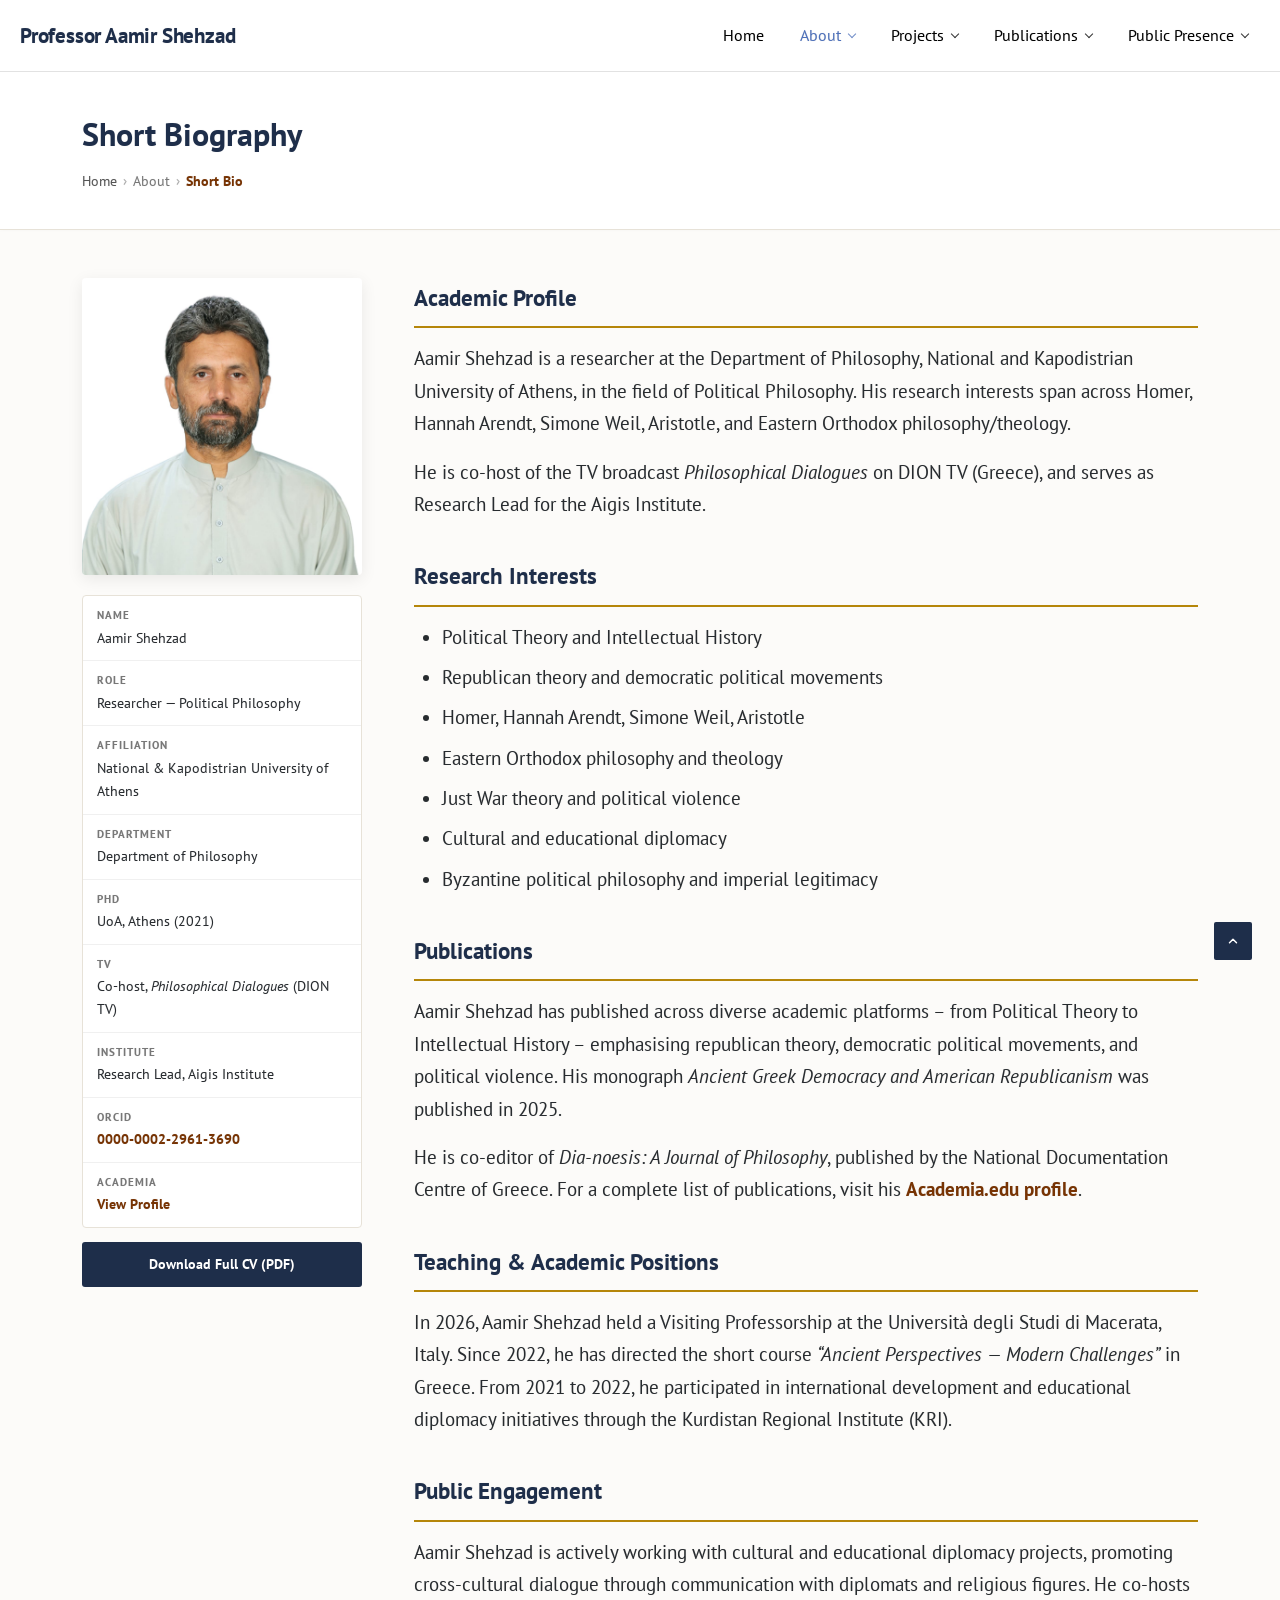
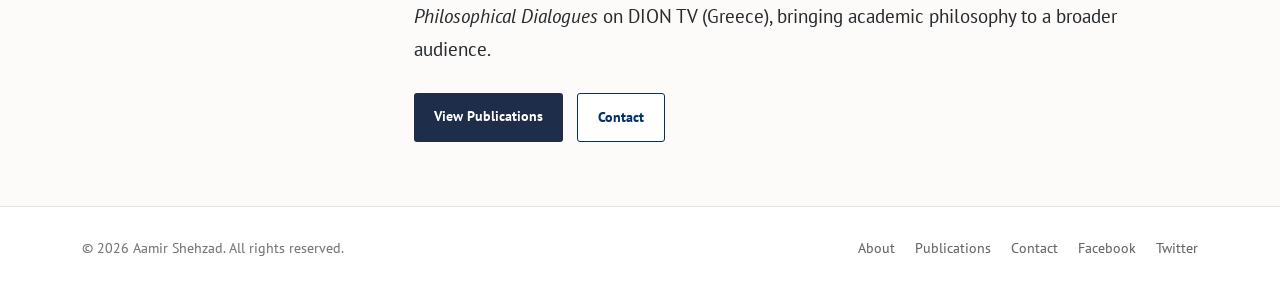
==== bio.html @ a5e6c842 "first commit" ====
<!DOCTYPE html>
<html lang="en-US">
<head>
<meta charset="UTF-8">
<meta name="viewport" content="width=device-width, initial-scale=1">
<title>Short Bio &mdash; Aamir Shehzad</title>
<link rel="preconnect" href="https://fonts.googleapis.com">
<link rel="preconnect" href="https://fonts.gstatic.com" crossorigin>
<link href="https://fonts.googleapis.com/css2?family=PT+Sans:ital,wght@0,400;0,700;1,400;1,700&display=swap" rel="stylesheet">
<link rel="stylesheet" href="style.css">
</head>
<body>

<div id="loader"><div class="spin"></div></div>

<header id="masthead">
  <div class="hdr-inner">
    <a href="index.html" class="site-brand-link" rel="home">
      <span class="prof-name">Professor Aamir Shehzad</span>
    </a>

    <button class="mob-toggle" id="mob-toggle" aria-label="Toggle navigation">
      <span></span><span></span><span></span>
    </button>

    <nav id="main-nav" role="navigation" aria-label="Primary menu">
      <ul class="nav-menu">
        <li><a href="index.html">Home</a></li>
        <li class="has-children current">
          <a href="bio.html">About <span class="nav-chevron"></span></a>
          <ul class="sub-menu">
            <li><a href="bio.html">Short Bio</a></li>
            <li><a href="https://theodosiadis.edu.gr/wp-content/uploads/2026/07/TheodosiadisCV-2.pdf" target="_blank" rel="noopener">Full CV</a></li>
            <li><a href="contact.html">Contact</a></li>
            <li class="has-child">
              <a href="#">Social Media <span class="sub-chevron"></span></a>
              <ul class="sub-menu">
                <li><a href="https://www.facebook.com/michae03/" target="_blank" rel="noopener">Facebook</a></li>
                <li><a href="https://orcid.org/0000-0002-2961-3690" target="_blank" rel="noopener">Orcid</a></li>
              </ul>
            </li>
          </ul>
        </li>
        <li class="has-children">
          <a href="projects.html">Projects <span class="nav-chevron"></span></a>
          <ul class="sub-menu">
            <li><a href="https://ejournals.epublishing.ekt.gr/index.php/dianoesis" target="_blank" rel="noopener">Dia-noesis: a Journal of Philosophy</a></li>
            <li class="has-child">
              <a href="projects.html">Research Plans <span class="sub-chevron"></span></a>
              <ul class="sub-menu">
                <li><a href="projects.html#just-war">Perspectives on Just War theory (WIP) &ndash; Edited Volume</a></li>
                <li><a href="projects.html#ethical-leadership">Ethical Leadership (WIP) &ndash; Edited Volume</a></li>
                <li><a href="projects.html#simone-weil">Brill&rsquo;s Companion to Simone Weil&rsquo;s Reception of Classical Antiquity (WIP) &ndash; Edited Companion</a></li>
              </ul>
            </li>
            <li><a href="projects.html#macerata">2026: Visiting Professor &ndash; Universit&agrave; degli Studi di Macerata</a></li>
            <li><a href="projects.html#summer-course">Short Course (Greece): &ldquo;Ancient Perspectives &minus; Modern Challenges&rdquo; (2022 &ndash; ongoing)</a></li>
            <li><a href="projects.html#diplomacy">International Development / Educational Diplomacy and Bridges 2021 &ndash; 2022 (KRI)</a></li>
            <li><a href="projects.html#phd">PhD Thesis (2021)</a></li>
          </ul>
        </li>
        <li class="has-children">
          <a href="publications.html">Publications <span class="nav-chevron"></span></a>
          <ul class="sub-menu">
            <li><a href="publications.html#monograph">Monograph: Ancient Greek Democracy and American Republicanism (2025)</a></li>
            <li><a href="publications.html#articles">Selected Publications (articles)</a></li>
            <li><a href="https://en-uoa-gr.academia.edu/DrMichailTheodosiadis" target="_blank" rel="noopener">Full List of Publications</a></li>
          </ul>
        </li>
        <li class="has-children">
          <a href="public-presence.html">Public Presence <span class="nav-chevron"></span></a>
          <ul class="sub-menu">
            <li><a href="public-presence.html#talks">Selected Talks</a></li>
            <li><a href="public-presence.html#media">Media Presence</a></li>
          </ul>
        </li>
      </ul>
    </nav>
  </div>
</header>

<main id="content">
  <div class="page-hero">
    <div class="container">
      <h1>Short Biography</h1>
      <ol class="breadcrumb">
        <li><a href="index.html">Home</a></li>
        <li class="sep">&rsaquo;</li>
        <li>About</li>
        <li class="sep">&rsaquo;</li>
        <li class="active">Short Bio</li>
      </ol>
    </div>
  </div>

  <div class="page-content">
    <div class="container">
      <div class="bio-layout">
        <aside class="bio-sidebar">
          <img src="images/profile-photo.png" alt="Aamir Shehzad">
          <div class="bio-meta">
            <div class="bio-meta-row"><div class="bio-meta-label">Name</div><div class="bio-meta-value">Aamir Shehzad</div></div>
            <div class="bio-meta-row"><div class="bio-meta-label">Role</div><div class="bio-meta-value">Researcher &mdash; Political Philosophy</div></div>
            <div class="bio-meta-row"><div class="bio-meta-label">Affiliation</div><div class="bio-meta-value">National &amp; Kapodistrian University of Athens</div></div>
            <div class="bio-meta-row"><div class="bio-meta-label">Department</div><div class="bio-meta-value">Department of Philosophy</div></div>
            <div class="bio-meta-row"><div class="bio-meta-label">PhD</div><div class="bio-meta-value">UoA, Athens (2021)</div></div>
            <div class="bio-meta-row"><div class="bio-meta-label">TV</div><div class="bio-meta-value">Co-host, <em>Philosophical Dialogues</em> (DION TV)</div></div>
            <div class="bio-meta-row"><div class="bio-meta-label">Institute</div><div class="bio-meta-value">Research Lead, Aigis Institute</div></div>
            <div class="bio-meta-row"><div class="bio-meta-label">ORCID</div><div class="bio-meta-value"><a href="https://orcid.org/0000-0002-2961-3690" target="_blank" rel="noopener">0000-0002-2961-3690</a></div></div>
            <div class="bio-meta-row"><div class="bio-meta-label">Academia</div><div class="bio-meta-value"><a href="https://en-uoa-gr.academia.edu/DrMichailTheodosiadis" target="_blank" rel="noopener">View Profile</a></div></div>
          </div>
          <a href="https://theodosiadis.edu.gr/wp-content/uploads/2026/07/TheodosiadisCV-2.pdf" target="_blank" rel="noopener" class="bio-dl-btn">Download Full CV (PDF)</a>
        </aside>

        <div class="entry-content">
          <h2>Academic Profile</h2>
          <p>Aamir Shehzad is a researcher at the Department of Philosophy, National and Kapodistrian University of Athens, in the field of Political Philosophy. His research interests span across Homer, Hannah Arendt, Simone Weil, Aristotle, and Eastern Orthodox philosophy/theology.</p>
          <p>He is co-host of the TV broadcast <em>Philosophical Dialogues</em> on DION TV (Greece), and serves as Research Lead for the Aigis Institute.</p>

          <h2>Research Interests</h2>
          <ul>
            <li>Political Theory and Intellectual History</li>
            <li>Republican theory and democratic political movements</li>
            <li>Homer, Hannah Arendt, Simone Weil, Aristotle</li>
            <li>Eastern Orthodox philosophy and theology</li>
            <li>Just War theory and political violence</li>
            <li>Cultural and educational diplomacy</li>
            <li>Byzantine political philosophy and imperial legitimacy</li>
          </ul>

          <h2>Publications</h2>
          <p>Aamir Shehzad has published across diverse academic platforms &ndash; from Political Theory to Intellectual History &ndash; emphasising republican theory, democratic political movements, and political violence. His monograph <em>Ancient Greek Democracy and American Republicanism</em> was published in 2025.</p>
          <p>He is co-editor of <em>Dia-noesis: A Journal of Philosophy</em>, published by the National Documentation Centre of Greece. For a complete list of publications, visit his <a href="https://en-uoa-gr.academia.edu/DrMichailTheodosiadis" target="_blank" rel="noopener">Academia.edu profile</a>.</p>

          <h2>Teaching &amp; Academic Positions</h2>
          <p>In 2026, Aamir Shehzad held a Visiting Professorship at the Universit&agrave; degli Studi di Macerata, Italy. Since 2022, he has directed the short course <em>&ldquo;Ancient Perspectives &mdash; Modern Challenges&rdquo;</em> in Greece. From 2021 to 2022, he participated in international development and educational diplomacy initiatives through the Kurdistan Regional Institute (KRI).</p>

          <h2>Public Engagement</h2>
          <p>Aamir Shehzad is actively working with cultural and educational diplomacy projects, promoting cross-cultural dialogue through communication with diplomats and religious figures. He co-hosts <em>Philosophical Dialogues</em> on DION TV (Greece), bringing academic philosophy to a broader audience.</p>

          <div style="margin-top:28px;display:flex;gap:14px;flex-wrap:wrap;">
            <a href="publications.html" class="bio-dl-btn" style="display:inline-block;margin-top:0;">View Publications</a>
            <a href="contact.html" class="bio-dl-btn" style="display:inline-block;margin-top:0;background:#ffffff;color:#01326a !important;border:1px solid #01326a;">Contact</a>
          </div>
        </div>
      </div>
    </div>
  </div>
</main>

<footer id="colophon">
  <div class="container">
    <div class="footer-inner">
      <div class="footer-copy">&copy; 2026 Aamir Shehzad. All rights reserved.</div>
      <div class="footer-links">
        <a href="bio.html">About</a>
        <a href="publications.html">Publications</a>
        <a href="contact.html">Contact</a>
        <a href="https://www.facebook.com/michae03/" target="_blank" rel="noopener">Facebook</a>
        <a href="https://twitter.com/DrTheodosiadis" target="_blank" rel="noopener">Twitter</a>
      </div>
    </div>
  </div>
</footer>

<div class="backtotop" id="backtotop"><a href="#" class="btt-btn"><svg viewBox="0 0 24 24"><polyline points="18 15 12 9 6 15" stroke-linecap="round" stroke-linejoin="round"/></svg></a></div>

<script>
window.addEventListener('load',function(){var l=document.getElementById('loader');if(l){l.style.opacity='0';setTimeout(function(){l.style.display='none';},350);}});
var btt=document.getElementById('backtotop');
window.addEventListener('scroll',function(){if(btt){btt.classList.toggle('visible',window.scrollY>280);}});
if(btt){btt.querySelector('a').addEventListener('click',function(e){e.preventDefault();window.scrollTo({top:0,behavior:'smooth'});});}
var toggle=document.getElementById('mob-toggle'),nav=document.getElementById('main-nav');
if(toggle&&nav){toggle.addEventListener('click',function(){var open=nav.classList.toggle('open');toggle.classList.toggle('open',open);});}
document.querySelectorAll('#main-nav .has-children > a, #main-nav .has-child > a').forEach(function(link){link.addEventListener('click',function(e){if(window.innerWidth<=991){var sub=this.nextElementSibling;if(sub&&sub.classList.contains('sub-menu')){e.preventDefault();sub.classList.toggle('open');}}});});
document.addEventListener('click',function(e){if(nav&&toggle&&!nav.contains(e.target)&&!toggle.contains(e.target)){nav.classList.remove('open');toggle.classList.remove('open');}});
</script>
</body>
</html>
---- style.css ----
/* ============================================================
   Dr. Michail Theodosiadis / Aamir Shehzad — Academic Site
   Exact PT Sans Typography with Classic & Prestigious Styling
   ============================================================ */

/* ── Google Fonts: PT Sans & Playfair Display ── */
@import url('https://fonts.googleapis.com/css2?family=Playfair+Display:ital,wght@0,600;0,700;1,600&family=PT+Sans:ital,wght@0,400;0,700;1,400;1,700&display=swap');

/* ──────────────────────────────────────────────────────────
   VARIABLES
─────────────────────────────────────────────────────────── */
:root {
  --primary-font: 'PT Sans', -apple-system, BlinkMacSystemFont, "Segoe UI", Roboto, sans-serif;
  --text-color:   #272B2F;
  --link-color:   #773303;
  --link-hover:   #0c44c2;
  --gold-accent:  #b5860a;
  --gold-light:   #f9f4ea;
  --navy-dark:    #1e2e4a;
  --navy-light:   #01326a;
  --nav-color:    #000000;
  --nav-hover:    #4e71bb;
  --border-color: #e5e5e5;
  --bg-color:     #fcfbf9;
  --card-bg:      #ffffff;
  --container-w:  1180px;
  --trans:        all 0.25s ease-in-out;
}

/* ──────────────────────────────────────────────────────────
   RESET & BASE
─────────────────────────────────────────────────────────── */
*, *::before, *::after {
  box-sizing: border-box;
  margin: 0;
  padding: 0;
}

html {
  font-size: 16px;
  scroll-behavior: smooth;
  -webkit-text-size-adjust: 100%;
}

body {
  font-family: var(--primary-font);
  font-size: 19px;
  line-height: 1.68;
  color: var(--text-color);
  background-color: var(--bg-color);
  text-shadow: 0 0 1px rgba(0, 0, 0, 0.15);
  overflow-x: hidden;
  -webkit-font-smoothing: antialiased;
  -moz-osx-font-smoothing: grayscale;
}

img {
  max-width: 100%;
  height: auto;
  display: block;
}

ul {
  list-style: none;
  padding: 0;
  margin: 0;
}

a {
  color: var(--link-color);
  text-decoration: none;
  font-weight: 700;
  transition: var(--trans);
}

a:hover {
  color: var(--link-hover);
}

p {
  margin: 0 0 1.15em;
}

strong, b {
  font-weight: 700;
}

em, i {
  font-style: italic;
}

.container {
  max-width: var(--container-w);
  margin: 0 auto;
  padding: 0 32px;
}

/* ──────────────────────────────────────────────────────────
   PRELOADER
─────────────────────────────────────────────────────────── */
#loader {
  position: fixed;
  inset: 0;
  background: #ffffff;
  z-index: 99999;
  display: flex;
  align-items: center;
  justify-content: center;
  transition: opacity 0.35s ease;
}

#loader .spin {
  width: 36px;
  height: 36px;
  border: 3px solid #e0e0e0;
  border-top-color: var(--link-color);
  border-radius: 50%;
  animation: loader-spin 0.75s linear infinite;
}

@keyframes loader-spin {
  to { transform: rotate(360deg); }
}

/* ──────────────────────────────────────────────────────────
   HEADER & NAVIGATION
─────────────────────────────────────────────────────────── */
#masthead {
  background: #ffffff;
  position: sticky;
  top: 0;
  z-index: 1000;
  border-bottom: 1px solid #e2e2e2;
}

#masthead .hdr-inner {
  width: 100%;
  max-width: 100%;
  margin: 0;
  padding: 14px 20px;
  display: flex;
  align-items: center;
  justify-content: space-between;
  gap: 20px;
}

/* ── Professor Name Only (Matches Screenshot) ── */
.site-brand-link {
  display: inline-flex;
  align-items: center;
  text-decoration: none !important;
}

.prof-name {
  font-family: var(--primary-font);
  font-size: 21px;
  font-weight: 700;
  color: #1e2e4a;
  letter-spacing: -0.2px;
  transition: color 0.15s ease;
}

.site-brand-link:hover .prof-name {
  color: #4e71bb;
}

/* ── Main Navigation (Matches Screenshot Exactly) ── */
#main-nav {
  display: flex;
  align-items: center;
}

#main-nav ul.nav-menu {
  display: flex;
  align-items: center;
  gap: 12px;
  list-style: none;
}

#main-nav ul.nav-menu > li {
  position: relative;
}

#main-nav ul.nav-menu > li > a {
  display: flex;
  align-items: center;
  gap: 6px;
  padding: 8px 12px;
  font-family: var(--primary-font);
  font-size: 16px;
  font-weight: 400 !important;
  color: #000000 !important;
  text-decoration: none !important;
  transition: color 0.15s ease;
  white-space: nowrap;
}

#main-nav ul.nav-menu > li > a:hover,
#main-nav ul.nav-menu > li.current > a {
  color: #4e71bb !important;
}

/* Down arrow icon (exact subtle chevron from screenshot) */
.nav-chevron {
  display: inline-block;
  width: 6px;
  height: 6px;
  border-right: 1.5px solid currentColor;
  border-bottom: 1.5px solid currentColor;
  transform: rotate(45deg);
  margin-top: -3px;
  margin-left: 2px;
  transition: transform 0.2s ease;
  opacity: 0.8;
}

#main-nav ul.nav-menu > li:hover .nav-chevron {
  transform: rotate(225deg);
  margin-top: 1px;
}

/* Dropdown Sub-menu */
#main-nav ul.sub-menu {
  position: absolute;
  top: 100%;
  left: 0;
  background: #ffffff;
  min-width: 260px;
  border: 1px solid #e2e8f0;
  border-top: 2px solid var(--gold-accent);
  box-shadow: 0 10px 28px rgba(0, 0, 0, 0.09);
  border-radius: 0 0 3px 3px;
  opacity: 0;
  pointer-events: none;
  transform: translateY(6px);
  transition: opacity 0.2s ease, transform 0.2s ease;
  z-index: 1050;
  list-style: none;
  padding: 6px 0;
}

#main-nav ul.nav-menu > li:hover > ul.sub-menu,
#main-nav ul.nav-menu > li:focus-within > ul.sub-menu {
  opacity: 1;
  pointer-events: all;
  transform: translateY(0);
}

#main-nav ul.sub-menu li {
  position: relative;
}

#main-nav ul.sub-menu li a {
  display: flex;
  align-items: center;
  justify-content: space-between;
  padding: 10px 20px;
  font-family: var(--primary-font);
  font-size: 14px;
  font-weight: 400 !important;
  color: #333333 !important;
  border-bottom: 1px solid #f6f6f6;
  text-decoration: none !important;
  transition: var(--trans);
  white-space: normal;
  line-height: 1.4;
}

#main-nav ul.sub-menu li:last-child a {
  border-bottom: none;
}

#main-nav ul.sub-menu li a:hover {
  color: var(--link-hover) !important;
  background-color: #f8fafc;
  padding-left: 24px;
}

.sub-chevron {
  display: inline-block;
  width: 6px;
  height: 6px;
  border-right: 1.5px solid #888888;
  border-top: 1.5px solid #888888;
  transform: rotate(45deg);
  margin-left: 8px;
}

#main-nav ul.sub-menu ul.sub-menu {
  top: 0;
  left: 100%;
  margin-left: 1px;
}

/* Mobile Toggle */
.mob-toggle {
  display: none;
  background: none;
  border: none;
  cursor: pointer;
  padding: 6px;
  flex-direction: column;
  gap: 5px;
}

.mob-toggle span {
  display: block;
  width: 24px;
  height: 2px;
  background: #111111;
  border-radius: 2px;
  transition: var(--trans);
}

.mob-toggle.open span:nth-child(1) { transform: translateY(7px) rotate(45deg); }
.mob-toggle.open span:nth-child(2) { opacity: 0; }
.mob-toggle.open span:nth-child(3) { transform: translateY(-7px) rotate(-45deg); }

/* ──────────────────────────────────────────────────────────
   CLASSIC & DIGNIFIED HERO SECTION (Redesigned)
─────────────────────────────────────────────────────────── */
.home-hero-section {
  padding: 44px 0 32px;
}

/* Main Academic Frame Card */
.academic-hero-card {
  background: #ffffff;
  border: 1px solid #e7e2d8;
  border-radius: 4px;
  box-shadow: 0 8px 32px rgba(20, 25, 40, 0.04), 0 1px 3px rgba(0, 0, 0, 0.02);
  position: relative;
  overflow: hidden;
  padding: 44px 48px;
}

/* Top Decorative Header Accent Bar */
.academic-hero-card::before {
  content: '';
  position: absolute;
  top: 0;
  left: 0;
  right: 0;
  height: 4px;
  background: linear-gradient(90deg, #773303 0%, #b5860a 45%, #1e2e4a 100%);
}

.hero-columns {
  display: grid;
  grid-template-columns: 1fr 270px;
  gap: 48px;
  align-items: center;
}

/* Scholar Eyebrow / Category */
.scholar-eyebrow {
  display: inline-flex;
  align-items: center;
  gap: 12px;
  margin-bottom: 12px;
}

.scholar-eyebrow .eyebrow-dot {
  width: 7px;
  height: 7px;
  border-radius: 50%;
  background: var(--gold-accent);
}

.scholar-eyebrow .eyebrow-text {
  font-family: var(--primary-font);
  font-size: 13px;
  font-weight: 700;
  letter-spacing: 2px;
  text-transform: uppercase;
  color: var(--gold-accent);
}

.scholar-headline {
  font-family: var(--primary-font);
  font-size: 32px;
  font-weight: 700;
  color: var(--navy-dark);
  line-height: 1.25;
  margin: 0 0 6px;
  letter-spacing: -0.3px;
}

.scholar-affiliation-lead {
  font-family: var(--primary-font);
  font-size: 16px;
  font-weight: 400;
  color: #666666;
  margin-bottom: 24px;
  display: flex;
  align-items: center;
  gap: 8px;
}

.scholar-affiliation-lead span.institution-name {
  color: var(--navy-dark);
  font-weight: 700;
}

/* Content Typography */
.scholar-bio-text {
  font-family: var(--primary-font);
  font-size: 18.5px;
  line-height: 1.72;
  color: #272B2F;
}

.scholar-bio-text p {
  margin-bottom: 18px;
  text-align: justify;
}

/* Classic Dropcap */
.dropcap {
  float: left;
  font-size: 52px;
  line-height: 44px;
  padding-top: 4px;
  padding-right: 10px;
  padding-bottom: 0;
  font-family: var(--primary-font);
  font-weight: 700;
  color: var(--navy-dark);
}

.scholar-bio-text a {
  color: var(--link-color) !important;
  font-weight: 700 !important;
  text-decoration: none !important;
  border-bottom: 1px dotted rgba(119, 51, 3, 0.4);
  transition: all 0.2s ease;
}

.scholar-bio-text a:hover {
  color: var(--link-hover) !important;
  border-bottom-color: var(--link-hover);
}

.scholar-bio-text strong {
  font-weight: 700;
  color: #1e2e4a;
}

/* Research Areas / Focus Chips */
.research-tags-wrap {
  margin-top: 22px;
  padding-top: 18px;
  border-top: 1px solid #f0eee9;
  display: flex;
  align-items: center;
  flex-wrap: wrap;
  gap: 8px;
}

.tags-label {
  font-size: 13px;
  font-weight: 700;
  letter-spacing: 1px;
  text-transform: uppercase;
  color: #777777;
  margin-right: 4px;
}

.academic-chip {
  display: inline-block;
  font-family: var(--primary-font);
  font-size: 13.5px;
  font-weight: 600;
  color: var(--navy-dark);
  background: #f4f6fa;
  border: 1px solid #e1e7f0;
  padding: 4px 12px;
  border-radius: 20px;
  transition: all 0.2s ease;
}

.academic-chip:hover {
  background: var(--navy-dark);
  color: #ffffff;
  border-color: var(--navy-dark);
}

/* Action Buttons */
.hero-action-buttons {
  display: flex;
  align-items: center;
  gap: 14px;
  margin-top: 24px;
  flex-wrap: wrap;
}

.btn-classic-primary {
  display: inline-flex;
  align-items: center;
  gap: 8px;
  background: var(--navy-dark);
  color: #ffffff !important;
  font-family: var(--primary-font);
  font-size: 15px;
  font-weight: 700;
  padding: 10px 24px;
  border-radius: 3px;
  text-decoration: none !important;
  box-shadow: 0 2px 6px rgba(30, 46, 74, 0.2);
  transition: all 0.2s ease;
}

.btn-classic-primary:hover {
  background: #0c44c2;
  box-shadow: 0 4px 12px rgba(12, 68, 194, 0.25);
  transform: translateY(-1px);
}

.btn-classic-secondary {
  display: inline-flex;
  align-items: center;
  gap: 6px;
  background: #ffffff;
  color: var(--link-color) !important;
  font-family: var(--primary-font);
  font-size: 15px;
  font-weight: 700;
  padding: 9px 20px;
  border: 1.5px solid var(--link-color);
  border-radius: 3px;
  text-decoration: none !important;
  transition: all 0.2s ease;
}

.btn-classic-secondary:hover {
  background: var(--link-color);
  color: #ffffff !important;
}

/* ──────────────────────────────────────────────────────────
   RIGHT COLUMN: PORTRAIT & CREDENTIAL CARD
─────────────────────────────────────────────────────────── */
.portrait-column {
  display: flex;
  flex-direction: column;
  align-items: center;
  justify-content: center;
  align-self: center;
  margin: auto 0;
}

/* Framed Classical Portrait */
.classic-portrait-frame {
  position: relative;
  width: 235px;
  height: 235px;
  border-radius: 50%;
  padding: 6px;
  background: #ffffff;
  box-shadow: 0 0 0 1px #dcd7cb, 0 0 0 4px #ffffff, 0 0 0 6px var(--gold-accent), 0 14px 32px rgba(0, 0, 0, 0.12);
  display: flex;
  align-items: center;
  justify-content: center;
}

.classic-portrait-img {
  width: 100%;
  height: 100%;
  border-radius: 50%;
  object-fit: cover;
  object-position: center top;
  display: block;
}

/* Credential Badge Card */
.scholar-info-badge {
  width: 100%;
  background: #faf9f6;
  border: 1px solid #e8e4d8;
  border-radius: 4px;
  padding: 16px 14px;
  text-align: center;
}

.badge-name {
  font-family: var(--primary-font);
  font-size: 17px;
  font-weight: 700;
  color: var(--navy-dark);
  margin-bottom: 3px;
}

.badge-title {
  font-size: 13px;
  color: #666666;
  line-height: 1.4;
  margin-bottom: 12px;
}

.badge-divider {
  height: 1px;
  background: #e4dfd4;
  margin: 10px 0;
}

/* Mini Links */
.badge-links {
  display: flex;
  justify-content: center;
  gap: 10px;
  flex-wrap: wrap;
}

.badge-link-pill {
  display: inline-flex;
  align-items: center;
  gap: 5px;
  font-size: 12px;
  font-weight: 700;
  color: var(--navy-dark) !important;
  background: #ffffff;
  border: 1px solid #dcd7cb;
  padding: 4px 10px;
  border-radius: 3px;
  text-decoration: none !important;
  transition: all 0.2s ease;
}

.badge-link-pill:hover {
  background: var(--navy-dark);
  color: #ffffff !important;
  border-color: var(--navy-dark);
}

.badge-link-pill svg {
  width: 13px;
  height: 13px;
  fill: currentColor;
}

/* ──────────────────────────────────────────────────────────
   CLASSIC AFFILIATIONS SECTION (Showcase strip)
─────────────────────────────────────────────────────────── */
.affiliations-section {
  padding: 24px 0 48px;
}

.affiliations-showcase-card {
  background: #ffffff;
  border: 1px solid #e7e2d8;
  border-radius: 4px;
  padding: 28px 36px 32px;
  box-shadow: 0 4px 16px rgba(0, 0, 0, 0.02);
}

/* Classical Section Header Line with Title */
.classic-divider-title {
  display: flex;
  align-items: center;
  justify-content: center;
  gap: 18px;
  margin-bottom: 28px;
}

.classic-divider-title .div-line {
  flex: 1;
  height: 1px;
  background: linear-gradient(90deg, transparent, #dcd7cb, transparent);
}

.classic-divider-title .div-text {
  font-family: var(--primary-font);
  font-size: 13px;
  font-weight: 700;
  letter-spacing: 2.5px;
  text-transform: uppercase;
  color: #777777;
  white-space: nowrap;
}

/* Affiliation Logos Grid */
.affiliations-grid {
  display: grid;
  grid-template-columns: repeat(3, 1fr);
  gap: 28px;
  align-items: center;
}

.affiliation-box {
  display: flex;
  flex-direction: column;
  align-items: center;
  justify-content: center;
  padding: 16px 20px;
  background: #faf9f6;
  border: 1px solid #ede8de;
  border-radius: 4px;
  text-decoration: none !important;
  min-height: 100px;
  transition: all 0.25s ease;
}

.affiliation-box:hover {
  background: #ffffff;
  border-color: var(--gold-accent);
  box-shadow: 0 6px 18px rgba(0, 0, 0, 0.06);
  transform: translateY(-2px);
}

.affiliation-box img {
  max-height: 58px;
  width: auto;
  object-fit: contain;
  filter: contrast(105%);
  transition: transform 0.2s ease;
}

.affiliation-box:hover img {
  transform: scale(1.03);
}

/* ──────────────────────────────────────────────────────────
   INNER PAGE HERO & LAYOUTS
─────────────────────────────────────────────────────────── */
.page-hero {
  background: #ffffff;
  border-bottom: 1px solid #e7e2d8;
  padding: 36px 0;
  box-shadow: 0 1px 3px rgba(0, 0, 0, 0.02);
}

.page-hero h1 {
  font-family: var(--primary-font);
  font-size: 32px;
  font-weight: 700;
  color: var(--navy-dark);
  margin: 0 0 8px;
}

.breadcrumb {
  display: flex;
  align-items: center;
  gap: 6px;
  font-family: var(--primary-font);
  font-size: 14px;
  color: #777777;
  list-style: none;
}

.breadcrumb a {
  color: #555555;
  font-weight: 400;
}

.breadcrumb a:hover {
  color: var(--link-hover);
}

.breadcrumb .sep {
  color: #aaaaaa;
}

.breadcrumb .active {
  color: var(--link-color);
  font-weight: 700;
}

.page-content {
  padding: 48px 0 64px;
}

.entry-content {
  font-family: var(--primary-font);
  font-size: 18.5px;
  line-height: 1.75;
  color: #272B2F;
}

.entry-content h2 {
  font-family: var(--primary-font);
  font-size: 23px;
  font-weight: 700;
  color: var(--navy-dark);
  margin: 36px 0 14px;
  padding-bottom: 8px;
  border-bottom: 2px solid var(--gold-accent);
}

.entry-content h2:first-child {
  margin-top: 0;
}

.entry-content p {
  margin-bottom: 16px;
}

.entry-content ul {
  list-style: disc;
  padding-left: 1.5em;
  margin-bottom: 20px;
}

.entry-content ul li {
  margin-bottom: 8px;
}

.entry-content a {
  color: var(--link-color);
  font-weight: 700;
  text-decoration: none;
}

.entry-content a:hover {
  color: var(--link-hover);
}

.section-eyebrow {
  display: inline-block;
  font-family: var(--primary-font);
  font-size: 12px;
  font-weight: 700;
  letter-spacing: 2px;
  text-transform: uppercase;
  color: var(--link-color);
  margin-bottom: 8px;
}

/* ──────────────────────────────────────────────────────────
   BIO PAGE LAYOUT
─────────────────────────────────────────────────────────── */
.bio-layout {
  display: grid;
  grid-template-columns: 280px 1fr;
  gap: 52px;
  align-items: start;
}

.bio-sidebar img {
  width: 100%;
  border-radius: 4px;
  box-shadow: 0 4px 16px rgba(0, 0, 0, 0.08);
}

.bio-meta {
  margin-top: 20px;
  border: 1px solid #e7e2d8;
  border-radius: 4px;
  overflow: hidden;
  background: #ffffff;
}

.bio-meta-row {
  padding: 10px 14px;
  border-bottom: 1px solid #f0f0f0;
  font-family: var(--primary-font);
  font-size: 14px;
}

.bio-meta-row:last-child {
  border-bottom: none;
}

.bio-meta-label {
  font-size: 11px;
  font-weight: 700;
  letter-spacing: 1px;
  text-transform: uppercase;
  color: #777777;
  margin-bottom: 2px;
}

.bio-meta-value {
  color: #272B2F;
}

.bio-meta-value a {
  color: var(--link-color);
  font-weight: 700;
}

.bio-dl-btn {
  display: block;
  margin-top: 14px;
  background: var(--navy-dark);
  color: #ffffff !important;
  text-align: center;
  padding: 11px 20px;
  font-family: var(--primary-font);
  font-size: 14px;
  font-weight: 700;
  border-radius: 3px;
  text-decoration: none !important;
  transition: var(--trans);
}

.bio-dl-btn:hover {
  background: #0c44c2;
  color: #ffffff !important;
}

/* ──────────────────────────────────────────────────────────
   PUBLICATIONS LIST
─────────────────────────────────────────────────────────── */
.pub-section-title {
  font-family: var(--primary-font);
  font-size: 22px;
  font-weight: 700;
  color: var(--navy-dark);
  margin: 36px 0 16px;
  padding-bottom: 6px;
  border-bottom: 2px solid var(--gold-accent);
}

.pub-section-title:first-child {
  margin-top: 0;
}

.pub-list {
  list-style: none;
  margin: 0 0 32px;
  padding: 0;
}

.pub-item {
  padding: 18px 0;
  border-bottom: 1px solid #eeeeee;
  display: flex;
  gap: 18px;
  align-items: flex-start;
}

.pub-year-tag {
  font-family: var(--primary-font);
  font-size: 12px;
  font-weight: 700;
  background: var(--navy-dark);
  color: #ffffff;
  padding: 3px 9px;
  border-radius: 2px;
  white-space: nowrap;
  flex-shrink: 0;
  margin-top: 3px;
}

.pub-info h4 {
  font-family: var(--primary-font);
  font-size: 16.5px;
  font-weight: 700;
  color: #111111;
  margin: 0 0 4px;
}

.pub-info .pub-venue {
  font-size: 14px;
  color: #555555;
  font-style: italic;
}

.pub-tags {
  display: flex;
  gap: 6px;
  flex-wrap: wrap;
  margin-top: 6px;
}

.pub-tag {
  font-family: var(--primary-font);
  font-size: 11px;
  font-weight: 600;
  background: #f1f5f9;
  color: #475569;
  padding: 2px 8px;
  border-radius: 2px;
}

/* ──────────────────────────────────────────────────────────
   PROJECTS
─────────────────────────────────────────────────────────── */
.project-card {
  border: 1px solid #e7e2d8;
  border-radius: 4px;
  border-top: 3px solid var(--navy-dark);
  padding: 24px 26px;
  margin-bottom: 20px;
  background: #ffffff;
}

.project-card h3 {
  font-family: var(--primary-font);
  font-size: 17px;
  font-weight: 700;
  color: #111111;
  margin: 0 0 8px;
}

.project-card .project-label {
  font-family: var(--primary-font);
  font-size: 11px;
  font-weight: 700;
  letter-spacing: 1.5px;
  text-transform: uppercase;
  color: var(--link-color);
  margin-bottom: 6px;
  display: block;
}

.project-card p {
  font-size: 15px;
  color: #444444;
  line-height: 1.65;
  margin: 0;
}

.wip-badge {
  display: inline-flex;
  align-items: center;
  gap: 5px;
  font-family: var(--primary-font);
  font-size: 11px;
  font-weight: 700;
  text-transform: uppercase;
  color: #773303;
  background: rgba(119, 51, 3, 0.08);
  padding: 3px 8px;
  border-radius: 2px;
  margin-bottom: 8px;
}

/* ──────────────────────────────────────────────────────────
   TALKS / PUBLIC PRESENCE
─────────────────────────────────────────────────────────── */
.talk-item {
  display: flex;
  gap: 18px;
  padding: 18px 0;
  border-bottom: 1px solid #eeeeee;
}

.talk-year-pill {
  flex-shrink: 0;
  background: var(--navy-dark);
  color: #ffffff;
  font-family: var(--primary-font);
  font-size: 13px;
  font-weight: 700;
  padding: 4px 12px;
  border-radius: 2px;
  height: fit-content;
  margin-top: 3px;
}

.talk-body h4 {
  font-family: var(--primary-font);
  font-size: 16px;
  font-weight: 700;
  color: #111111;
  margin: 0 0 4px;
}

.talk-body .venue {
  font-size: 14px;
  color: #555555;
  font-style: italic;
}

/* ──────────────────────────────────────────────────────────
   CONTACT
─────────────────────────────────────────────────────────── */
.contact-grid {
  display: grid;
  grid-template-columns: 1fr 340px;
  gap: 52px;
  align-items: start;
}

.contact-form label {
  display: block;
  font-family: var(--primary-font);
  font-size: 13px;
  font-weight: 700;
  color: #333333;
  margin-bottom: 5px;
}

.contact-form input,
.contact-form textarea,
.contact-form select {
  width: 100%;
  border: 1px solid #d5d5d5;
  border-radius: 3px;
  padding: 10px 14px;
  font-family: var(--primary-font);
  font-size: 15px;
  color: #272B2F;
  background: #ffffff;
  outline: none;
  transition: border-color 0.15s ease;
  margin-bottom: 16px;
}

.contact-form input:focus,
.contact-form textarea:focus,
.contact-form select:focus {
  border-color: var(--navy-dark);
}

.contact-form textarea {
  height: 140px;
  resize: vertical;
}

.submit-btn {
  background: var(--navy-dark);
  color: #ffffff;
  border: none;
  padding: 12px 30px;
  font-family: var(--primary-font);
  font-size: 15px;
  font-weight: 700;
  border-radius: 3px;
  cursor: pointer;
  transition: var(--trans);
}

.submit-btn:hover {
  background: #0c44c2;
}

.contact-card {
  background: #ffffff;
  border: 1px solid #e7e2d8;
  border-radius: 4px;
  padding: 26px;
}

.contact-card h3 {
  font-family: var(--primary-font);
  font-size: 18px;
  font-weight: 700;
  color: var(--navy-dark);
  margin: 0 0 18px;
  padding-bottom: 8px;
  border-bottom: 2px solid var(--gold-accent);
}

.c-row {
  display: flex;
  gap: 12px;
  align-items: flex-start;
  margin-bottom: 14px;
  font-family: var(--primary-font);
  font-size: 14px;
  color: #444444;
}

.c-icon {
  color: var(--navy-dark);
  flex-shrink: 0;
  margin-top: 2px;
}

.c-icon svg {
  width: 16px;
  height: 16px;
  stroke: currentColor;
  fill: none;
  stroke-width: 2;
}

.c-text a {
  color: var(--link-color);
  font-weight: 700;
}

.social-links-grid {
  display: flex;
  gap: 8px;
  flex-wrap: wrap;
  margin-top: 18px;
}

.soc-link {
  display: inline-flex;
  align-items: center;
  gap: 6px;
  font-family: var(--primary-font);
  font-size: 13px;
  color: #444444;
  border: 1px solid #e0e0e0;
  border-radius: 3px;
  padding: 6px 12px;
  transition: var(--trans);
  text-decoration: none !important;
  font-weight: 400 !important;
}

.soc-link svg {
  width: 14px;
  height: 14px;
  fill: currentColor;
}

.soc-link:hover {
  border-color: var(--navy-dark);
  color: var(--navy-dark);
  background: #f4f7fb;
}

/* ──────────────────────────────────────────────────────────
   FOOTER
─────────────────────────────────────────────────────────── */
#colophon {
  border-top: 1px solid #e7e2d8;
  background: #ffffff;
  padding: 30px 0;
}

.footer-inner {
  display: flex;
  align-items: center;
  justify-content: space-between;
  flex-wrap: wrap;
  gap: 14px;
}

.footer-copy {
  font-family: var(--primary-font);
  font-size: 14px;
  color: #777777;
}

.footer-links {
  display: flex;
  gap: 20px;
}

.footer-links a {
  font-family: var(--primary-font);
  font-size: 14px;
  font-weight: 400;
  color: #666666;
  text-decoration: none;
  transition: var(--trans);
}

.footer-links a:hover {
  color: var(--link-hover);
}

/* ──────────────────────────────────────────────────────────
   BACK TO TOP
─────────────────────────────────────────────────────────── */
.backtotop {
  position: fixed;
  bottom: -60px;
  right: 28px;
  z-index: 500;
  transition: bottom 0.3s ease;
}

.backtotop.visible {
  bottom: 28px;
}

.btt-btn {
  display: flex;
  align-items: center;
  justify-content: center;
  width: 38px;
  height: 38px;
  background: var(--navy-dark);
  border-radius: 2px;
  color: #ffffff;
  cursor: pointer;
  text-decoration: none;
  transition: background 0.15s ease;
}

.btt-btn:hover {
  background: #0c44c2;
}

.btt-btn svg {
  width: 14px;
  height: 14px;
  stroke: #ffffff;
  fill: none;
  stroke-width: 2.5;
}

.divider {
  border: 0;
  border-top: 1px solid #eaeaea;
  margin: 36px 0;
}

/* ──────────────────────────────────────────────────────────
   RESPONSIVE DESIGN
─────────────────────────────────────────────────────────── */
@media (max-width: 991px) {
  .mob-toggle {
    display: flex;
  }

  #main-nav {
    display: none;
    position: absolute;
    top: 100%;
    left: 0;
    right: 0;
    background: #ffffff;
    border-bottom: 1px solid #e0e0e0;
    box-shadow: 0 8px 24px rgba(0, 0, 0, 0.08);
    z-index: 1000;
    padding: 8px 0;
  }

  #main-nav.open {
    display: block;
  }

  #main-nav ul.nav-menu {
    flex-direction: column;
    align-items: stretch;
    gap: 0;
  }

  #main-nav ul.nav-menu > li > a {
    padding: 12px 24px;
    border-bottom: 1px solid #f2f2f2;
  }

  #main-nav ul.sub-menu {
    position: static;
    opacity: 1;
    pointer-events: all;
    transform: none;
    display: none;
    box-shadow: none;
    border: none;
    background: #f8fafc;
    border-left: 3px solid var(--navy-dark);
    border-radius: 0;
  }

  #main-nav ul.sub-menu.open {
    display: block;
  }

  #main-nav ul.sub-menu li a {
    padding: 10px 32px;
  }

  .hero-columns {
    grid-template-columns: 1fr;
    gap: 36px;
  }

  .portrait-column {
    order: -1;
  }

  .academic-hero-card {
    padding: 32px 24px;
  }

  .affiliations-grid {
    grid-template-columns: 1fr;
    gap: 16px;
  }

  .bio-layout,
  .contact-grid {
    grid-template-columns: 1fr;
  }
}

@media (max-width: 640px) {
  body {
    font-size: 17px;
  }

  .container {
    padding: 0 16px;
  }

  #masthead .hdr-inner {
    padding: 10px 16px;
  }

  .site-logo-img {
    height: 44px;
  }

  .home-hero-section {
    padding: 24px 0 16px;
  }

  .scholar-headline {
    font-size: 26px;
  }

  .scholar-bio-text {
    font-size: 17px;
  }

  .academic-hero-card {
    padding: 24px 16px;
  }

  .classic-portrait-frame {
    width: 170px;
    height: 170px;
  }

  .affiliations-showcase-card {
    padding: 20px 16px;
  }
}
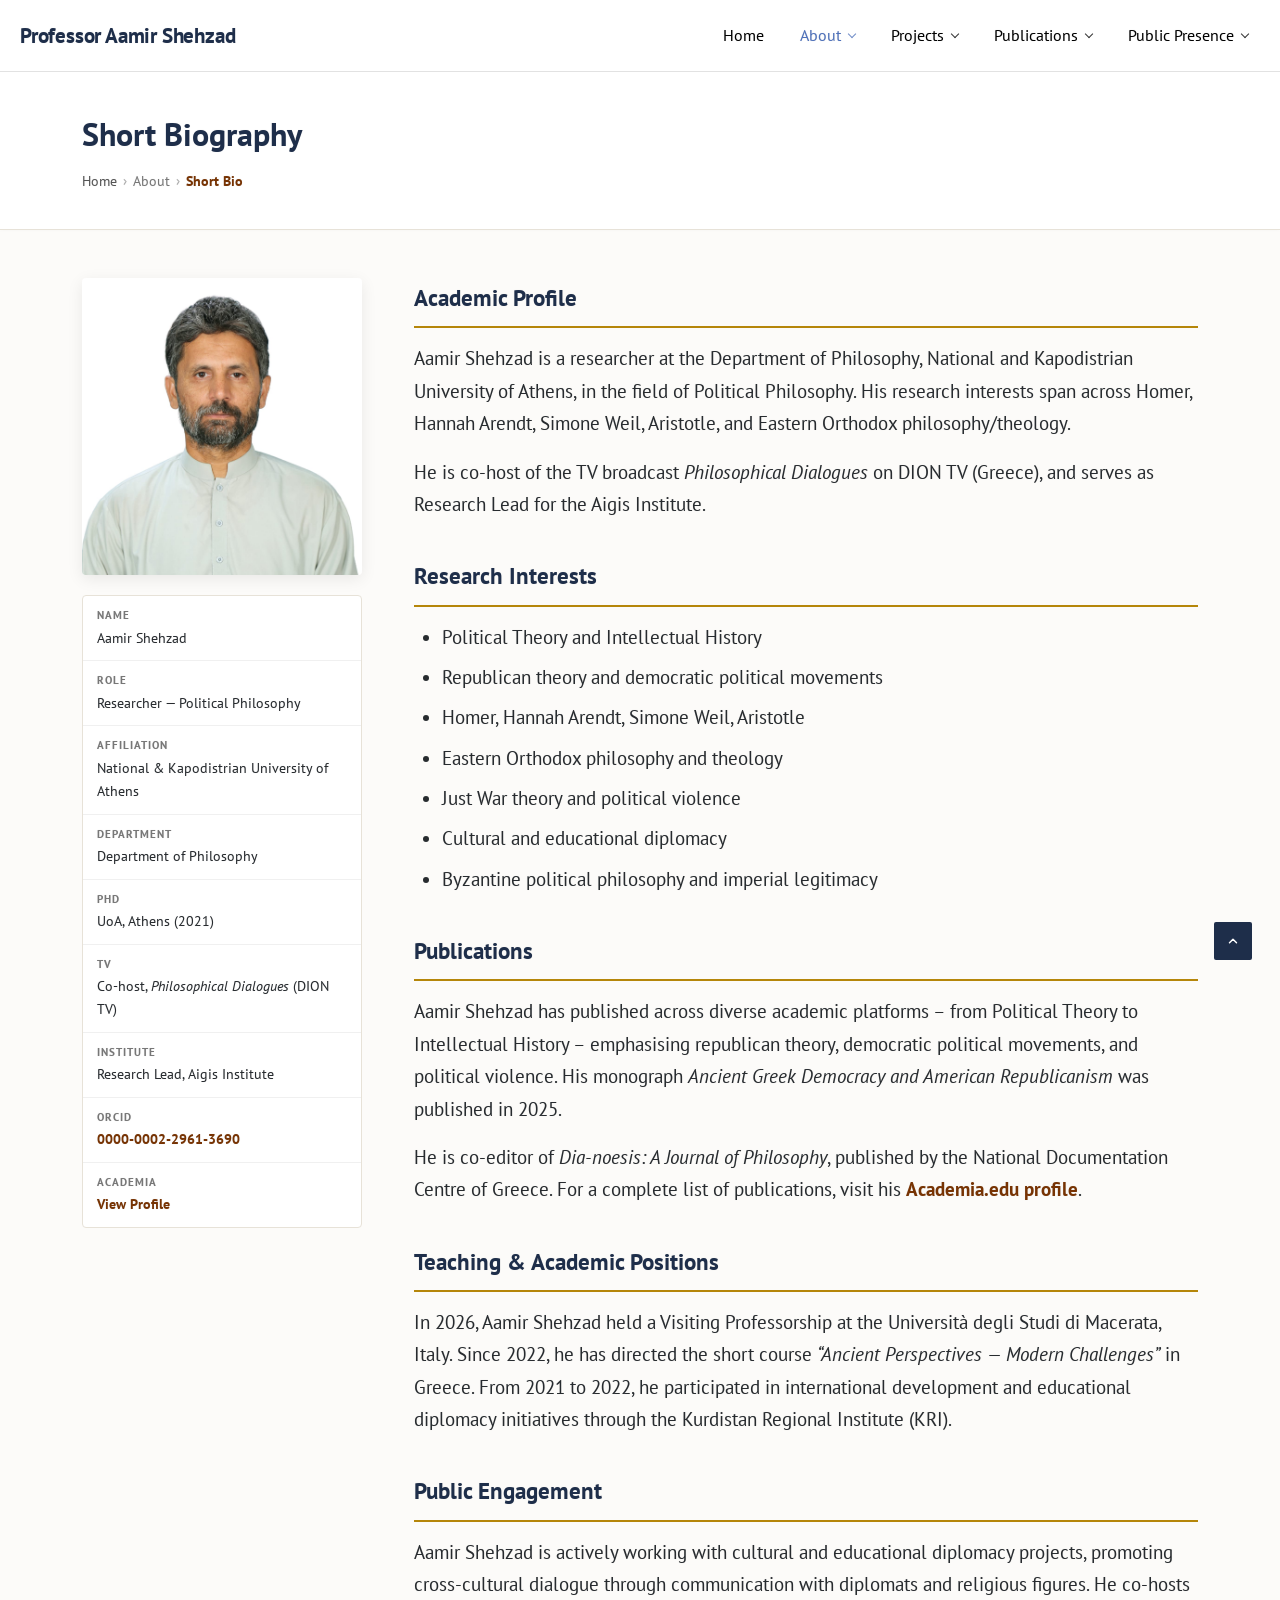
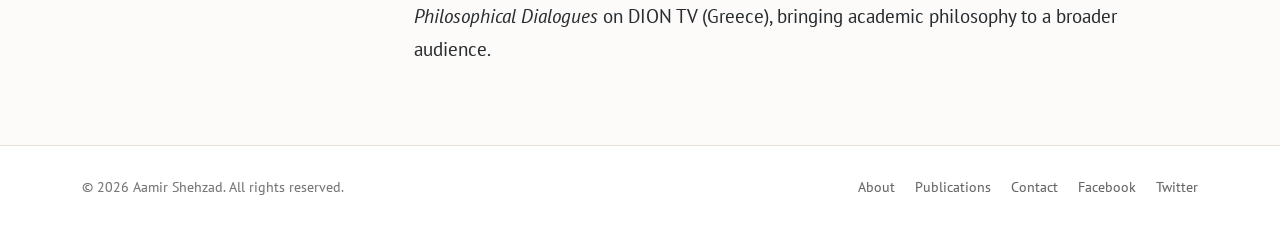
==== commit 703bd9d0: "update" ====
--- a/bio.html
+++ b/bio.html
@@ -1,179 +1,234 @@
 <!DOCTYPE html>
 <html lang="en-US">
+
 <head>
-<meta charset="UTF-8">
-<meta name="viewport" content="width=device-width, initial-scale=1">
-<title>Short Bio &mdash; Aamir Shehzad</title>
-<link rel="preconnect" href="https://fonts.googleapis.com">
-<link rel="preconnect" href="https://fonts.gstatic.com" crossorigin>
-<link href="https://fonts.googleapis.com/css2?family=PT+Sans:ital,wght@0,400;0,700;1,400;1,700&display=swap" rel="stylesheet">
-<link rel="stylesheet" href="style.css">
+  <meta charset="UTF-8">
+  <meta name="viewport" content="width=device-width, initial-scale=1">
+  <title>Short Bio &mdash; Aamir Shehzad</title>
+  <link rel="preconnect" href="https://fonts.googleapis.com">
+  <link rel="preconnect" href="https://fonts.gstatic.com" crossorigin>
+  <link href="https://fonts.googleapis.com/css2?family=PT+Sans:ital,wght@0,400;0,700;1,400;1,700&display=swap"
+    rel="stylesheet">
+  <link rel="stylesheet" href="style.css">
 </head>
+
 <body>
 
-<div id="loader"><div class="spin"></div></div>
-
-<header id="masthead">
-  <div class="hdr-inner">
-    <a href="index.html" class="site-brand-link" rel="home">
-      <span class="prof-name">Professor Aamir Shehzad</span>
-    </a>
-
-    <button class="mob-toggle" id="mob-toggle" aria-label="Toggle navigation">
-      <span></span><span></span><span></span>
-    </button>
-
-    <nav id="main-nav" role="navigation" aria-label="Primary menu">
-      <ul class="nav-menu">
-        <li><a href="index.html">Home</a></li>
-        <li class="has-children current">
-          <a href="bio.html">About <span class="nav-chevron"></span></a>
-          <ul class="sub-menu">
-            <li><a href="bio.html">Short Bio</a></li>
-            <li><a href="https://theodosiadis.edu.gr/wp-content/uploads/2026/07/TheodosiadisCV-2.pdf" target="_blank" rel="noopener">Full CV</a></li>
-            <li><a href="contact.html">Contact</a></li>
-            <li class="has-child">
-              <a href="#">Social Media <span class="sub-chevron"></span></a>
-              <ul class="sub-menu">
-                <li><a href="https://www.facebook.com/michae03/" target="_blank" rel="noopener">Facebook</a></li>
-                <li><a href="https://orcid.org/0000-0002-2961-3690" target="_blank" rel="noopener">Orcid</a></li>
-              </ul>
-            </li>
-          </ul>
-        </li>
-        <li class="has-children">
-          <a href="projects.html">Projects <span class="nav-chevron"></span></a>
-          <ul class="sub-menu">
-            <li><a href="https://ejournals.epublishing.ekt.gr/index.php/dianoesis" target="_blank" rel="noopener">Dia-noesis: a Journal of Philosophy</a></li>
-            <li class="has-child">
-              <a href="projects.html">Research Plans <span class="sub-chevron"></span></a>
-              <ul class="sub-menu">
-                <li><a href="projects.html#just-war">Perspectives on Just War theory (WIP) &ndash; Edited Volume</a></li>
-                <li><a href="projects.html#ethical-leadership">Ethical Leadership (WIP) &ndash; Edited Volume</a></li>
-                <li><a href="projects.html#simone-weil">Brill&rsquo;s Companion to Simone Weil&rsquo;s Reception of Classical Antiquity (WIP) &ndash; Edited Companion</a></li>
-              </ul>
-            </li>
-            <li><a href="projects.html#macerata">2026: Visiting Professor &ndash; Universit&agrave; degli Studi di Macerata</a></li>
-            <li><a href="projects.html#summer-course">Short Course (Greece): &ldquo;Ancient Perspectives &minus; Modern Challenges&rdquo; (2022 &ndash; ongoing)</a></li>
-            <li><a href="projects.html#diplomacy">International Development / Educational Diplomacy and Bridges 2021 &ndash; 2022 (KRI)</a></li>
-            <li><a href="projects.html#phd">PhD Thesis (2021)</a></li>
-          </ul>
-        </li>
-        <li class="has-children">
-          <a href="publications.html">Publications <span class="nav-chevron"></span></a>
-          <ul class="sub-menu">
-            <li><a href="publications.html#monograph">Monograph: Ancient Greek Democracy and American Republicanism (2025)</a></li>
-            <li><a href="publications.html#articles">Selected Publications (articles)</a></li>
-            <li><a href="https://en-uoa-gr.academia.edu/DrMichailTheodosiadis" target="_blank" rel="noopener">Full List of Publications</a></li>
-          </ul>
-        </li>
-        <li class="has-children">
-          <a href="public-presence.html">Public Presence <span class="nav-chevron"></span></a>
-          <ul class="sub-menu">
-            <li><a href="public-presence.html#talks">Selected Talks</a></li>
-            <li><a href="public-presence.html#media">Media Presence</a></li>
-          </ul>
-        </li>
-      </ul>
-    </nav>
+  <div id="loader">
+    <div class="spin"></div>
   </div>
-</header>
-
-<main id="content">
-  <div class="page-hero">
-    <div class="container">
-      <h1>Short Biography</h1>
-      <ol class="breadcrumb">
-        <li><a href="index.html">Home</a></li>
-        <li class="sep">&rsaquo;</li>
-        <li>About</li>
-        <li class="sep">&rsaquo;</li>
-        <li class="active">Short Bio</li>
-      </ol>
-    </div>
-  </div>
-
-  <div class="page-content">
-    <div class="container">
-      <div class="bio-layout">
-        <aside class="bio-sidebar">
-          <img src="images/profile-photo.png" alt="Aamir Shehzad">
-          <div class="bio-meta">
-            <div class="bio-meta-row"><div class="bio-meta-label">Name</div><div class="bio-meta-value">Aamir Shehzad</div></div>
-            <div class="bio-meta-row"><div class="bio-meta-label">Role</div><div class="bio-meta-value">Researcher &mdash; Political Philosophy</div></div>
-            <div class="bio-meta-row"><div class="bio-meta-label">Affiliation</div><div class="bio-meta-value">National &amp; Kapodistrian University of Athens</div></div>
-            <div class="bio-meta-row"><div class="bio-meta-label">Department</div><div class="bio-meta-value">Department of Philosophy</div></div>
-            <div class="bio-meta-row"><div class="bio-meta-label">PhD</div><div class="bio-meta-value">UoA, Athens (2021)</div></div>
-            <div class="bio-meta-row"><div class="bio-meta-label">TV</div><div class="bio-meta-value">Co-host, <em>Philosophical Dialogues</em> (DION TV)</div></div>
-            <div class="bio-meta-row"><div class="bio-meta-label">Institute</div><div class="bio-meta-value">Research Lead, Aigis Institute</div></div>
-            <div class="bio-meta-row"><div class="bio-meta-label">ORCID</div><div class="bio-meta-value"><a href="https://orcid.org/0000-0002-2961-3690" target="_blank" rel="noopener">0000-0002-2961-3690</a></div></div>
-            <div class="bio-meta-row"><div class="bio-meta-label">Academia</div><div class="bio-meta-value"><a href="https://en-uoa-gr.academia.edu/DrMichailTheodosiadis" target="_blank" rel="noopener">View Profile</a></div></div>
-          </div>
-          <a href="https://theodosiadis.edu.gr/wp-content/uploads/2026/07/TheodosiadisCV-2.pdf" target="_blank" rel="noopener" class="bio-dl-btn">Download Full CV (PDF)</a>
-        </aside>
-
-        <div class="entry-content">
-          <h2>Academic Profile</h2>
-          <p>Aamir Shehzad is a researcher at the Department of Philosophy, National and Kapodistrian University of Athens, in the field of Political Philosophy. His research interests span across Homer, Hannah Arendt, Simone Weil, Aristotle, and Eastern Orthodox philosophy/theology.</p>
-          <p>He is co-host of the TV broadcast <em>Philosophical Dialogues</em> on DION TV (Greece), and serves as Research Lead for the Aigis Institute.</p>
-
-          <h2>Research Interests</h2>
-          <ul>
-            <li>Political Theory and Intellectual History</li>
-            <li>Republican theory and democratic political movements</li>
-            <li>Homer, Hannah Arendt, Simone Weil, Aristotle</li>
-            <li>Eastern Orthodox philosophy and theology</li>
-            <li>Just War theory and political violence</li>
-            <li>Cultural and educational diplomacy</li>
-            <li>Byzantine political philosophy and imperial legitimacy</li>
-          </ul>
-
-          <h2>Publications</h2>
-          <p>Aamir Shehzad has published across diverse academic platforms &ndash; from Political Theory to Intellectual History &ndash; emphasising republican theory, democratic political movements, and political violence. His monograph <em>Ancient Greek Democracy and American Republicanism</em> was published in 2025.</p>
-          <p>He is co-editor of <em>Dia-noesis: A Journal of Philosophy</em>, published by the National Documentation Centre of Greece. For a complete list of publications, visit his <a href="https://en-uoa-gr.academia.edu/DrMichailTheodosiadis" target="_blank" rel="noopener">Academia.edu profile</a>.</p>
-
-          <h2>Teaching &amp; Academic Positions</h2>
-          <p>In 2026, Aamir Shehzad held a Visiting Professorship at the Universit&agrave; degli Studi di Macerata, Italy. Since 2022, he has directed the short course <em>&ldquo;Ancient Perspectives &mdash; Modern Challenges&rdquo;</em> in Greece. From 2021 to 2022, he participated in international development and educational diplomacy initiatives through the Kurdistan Regional Institute (KRI).</p>
-
-          <h2>Public Engagement</h2>
-          <p>Aamir Shehzad is actively working with cultural and educational diplomacy projects, promoting cross-cultural dialogue through communication with diplomats and religious figures. He co-hosts <em>Philosophical Dialogues</em> on DION TV (Greece), bringing academic philosophy to a broader audience.</p>
-
-          <div style="margin-top:28px;display:flex;gap:14px;flex-wrap:wrap;">
-            <a href="publications.html" class="bio-dl-btn" style="display:inline-block;margin-top:0;">View Publications</a>
-            <a href="contact.html" class="bio-dl-btn" style="display:inline-block;margin-top:0;background:#ffffff;color:#01326a !important;border:1px solid #01326a;">Contact</a>
+
+  <header id="masthead">
+    <div class="hdr-inner">
+      <a href="index.html" class="site-brand-link" rel="home">
+        <span class="prof-name">Professor Aamir Shehzad</span>
+      </a>
+
+      <button class="mob-toggle" id="mob-toggle" aria-label="Toggle navigation">
+        <span></span><span></span><span></span>
+      </button>
+
+      <nav id="main-nav" role="navigation" aria-label="Primary menu">
+        <ul class="nav-menu">
+          <li><a href="index.html">Home</a></li>
+          <li class="has-children current">
+            <a href="bio.html">About <span class="nav-chevron"></span></a>
+            <ul class="sub-menu">
+              <li><a href="bio.html">Short Bio</a></li>
+              <li><a href="https://theodosiadis.edu.gr/wp-content/uploads/2026/07/TheodosiadisCV-2.pdf" target="_blank"
+                  rel="noopener">Full CV</a></li>
+              <li><a href="contact.html">Contact</a></li>
+              <li class="has-child">
+                <a href="#">Social Media <span class="sub-chevron"></span></a>
+                <ul class="sub-menu">
+                  <li><a href="https://www.facebook.com/michae03/" target="_blank" rel="noopener">Facebook</a></li>
+                  <li><a href="https://orcid.org/0000-0002-2961-3690" target="_blank" rel="noopener">Orcid</a></li>
+                </ul>
+              </li>
+            </ul>
+          </li>
+          <li class="has-children">
+            <a href="projects.html">Projects <span class="nav-chevron"></span></a>
+            <ul class="sub-menu">
+              <li><a href="https://ejournals.epublishing.ekt.gr/index.php/dianoesis" target="_blank"
+                  rel="noopener">Dia-noesis: a Journal of Philosophy</a></li>
+              <li class="has-child">
+                <a href="projects.html">Research Plans <span class="sub-chevron"></span></a>
+                <ul class="sub-menu">
+                  <li><a href="projects.html#just-war">Perspectives on Just War theory (WIP) &ndash; Edited Volume</a>
+                  </li>
+                  <li><a href="projects.html#ethical-leadership">Ethical Leadership (WIP) &ndash; Edited Volume</a></li>
+                  <li><a href="projects.html#simone-weil">Brill&rsquo;s Companion to Simone Weil&rsquo;s Reception of
+                      Classical Antiquity (WIP) &ndash; Edited Companion</a></li>
+                </ul>
+              </li>
+              <li><a href="projects.html#macerata">2026: Visiting Professor &ndash; Universit&agrave; degli Studi di
+                  Macerata</a></li>
+              <li><a href="projects.html#summer-course">Short Course (Greece): &ldquo;Ancient Perspectives &minus;
+                  Modern Challenges&rdquo; (2022 &ndash; ongoing)</a></li>
+              <li><a href="projects.html#diplomacy">International Development / Educational Diplomacy and Bridges 2021
+                  &ndash; 2022 (KRI)</a></li>
+              <li><a href="projects.html#phd">PhD Thesis (2021)</a></li>
+            </ul>
+          </li>
+          <li class="has-children">
+            <a href="publications.html">Publications <span class="nav-chevron"></span></a>
+            <ul class="sub-menu">
+              <li><a href="publications.html#monograph">Monograph: Ancient Greek Democracy and American Republicanism
+                  (2025)</a></li>
+              <li><a href="publications.html#articles">Selected Publications (articles)</a></li>
+              <li><a href="https://en-uoa-gr.academia.edu/DrMichailTheodosiadis" target="_blank" rel="noopener">Full
+                  List of Publications</a></li>
+            </ul>
+          </li>
+          <li class="has-children">
+            <a href="public-presence.html">Public Presence <span class="nav-chevron"></span></a>
+            <ul class="sub-menu">
+              <li><a href="public-presence.html#talks">Selected Talks</a></li>
+              <li><a href="public-presence.html#media">Media Presence</a></li>
+            </ul>
+          </li>
+        </ul>
+      </nav>
+    </div>
+  </header>
+
+  <main id="content">
+    <div class="page-hero">
+      <div class="container">
+        <h1>Short Biography</h1>
+        <ol class="breadcrumb">
+          <li><a href="index.html">Home</a></li>
+          <li class="sep">&rsaquo;</li>
+          <li>About</li>
+          <li class="sep">&rsaquo;</li>
+          <li class="active">Short Bio</li>
+        </ol>
+      </div>
+    </div>
+
+    <div class="page-content">
+      <div class="container">
+        <div class="bio-layout">
+          <aside class="bio-sidebar">
+            <img src="images/profile-photo.png" alt="Aamir Shehzad">
+            <div class="bio-meta">
+              <div class="bio-meta-row">
+                <div class="bio-meta-label">Name</div>
+                <div class="bio-meta-value">Aamir Shehzad</div>
+              </div>
+              <div class="bio-meta-row">
+                <div class="bio-meta-label">Role</div>
+                <div class="bio-meta-value">Researcher &mdash; Political Philosophy</div>
+              </div>
+              <div class="bio-meta-row">
+                <div class="bio-meta-label">Affiliation</div>
+                <div class="bio-meta-value">National &amp; Kapodistrian University of Athens</div>
+              </div>
+              <div class="bio-meta-row">
+                <div class="bio-meta-label">Department</div>
+                <div class="bio-meta-value">Department of Philosophy</div>
+              </div>
+              <div class="bio-meta-row">
+                <div class="bio-meta-label">PhD</div>
+                <div class="bio-meta-value">UoA, Athens (2021)</div>
+              </div>
+              <div class="bio-meta-row">
+                <div class="bio-meta-label">TV</div>
+                <div class="bio-meta-value">Co-host, <em>Philosophical Dialogues</em> (DION TV)</div>
+              </div>
+              <div class="bio-meta-row">
+                <div class="bio-meta-label">Institute</div>
+                <div class="bio-meta-value">Research Lead, Aigis Institute</div>
+              </div>
+              <div class="bio-meta-row">
+                <div class="bio-meta-label">ORCID</div>
+                <div class="bio-meta-value"><a href="https://orcid.org/0000-0002-2961-3690" target="_blank"
+                    rel="noopener">0000-0002-2961-3690</a></div>
+              </div>
+              <div class="bio-meta-row">
+                <div class="bio-meta-label">Academia</div>
+                <div class="bio-meta-value"><a href="https://en-uoa-gr.academia.edu/DrMichailTheodosiadis"
+                    target="_blank" rel="noopener">View Profile</a></div>
+              </div>
+            </div>
+          </aside>
+
+          <div class="entry-content">
+            <h2>Academic Profile</h2>
+            <p>Aamir Shehzad is a researcher at the Department of Philosophy, National and Kapodistrian University of
+              Athens, in the field of Political Philosophy. His research interests span across Homer, Hannah Arendt,
+              Simone Weil, Aristotle, and Eastern Orthodox philosophy/theology.</p>
+            <p>He is co-host of the TV broadcast <em>Philosophical Dialogues</em> on DION TV (Greece), and serves as
+              Research Lead for the Aigis Institute.</p>
+
+            <h2>Research Interests</h2>
+            <ul>
+              <li>Political Theory and Intellectual History</li>
+              <li>Republican theory and democratic political movements</li>
+              <li>Homer, Hannah Arendt, Simone Weil, Aristotle</li>
+              <li>Eastern Orthodox philosophy and theology</li>
+              <li>Just War theory and political violence</li>
+              <li>Cultural and educational diplomacy</li>
+              <li>Byzantine political philosophy and imperial legitimacy</li>
+            </ul>
+
+            <h2>Publications</h2>
+            <p>Aamir Shehzad has published across diverse academic platforms &ndash; from Political Theory to
+              Intellectual History &ndash; emphasising republican theory, democratic political movements, and political
+              violence. His monograph <em>Ancient Greek Democracy and American Republicanism</em> was published in 2025.
+            </p>
+            <p>He is co-editor of <em>Dia-noesis: A Journal of Philosophy</em>, published by the National Documentation
+              Centre of Greece. For a complete list of publications, visit his <a
+                href="https://en-uoa-gr.academia.edu/DrMichailTheodosiadis" target="_blank" rel="noopener">Academia.edu
+                profile</a>.</p>
+
+            <h2>Teaching &amp; Academic Positions</h2>
+            <p>In 2026, Aamir Shehzad held a Visiting Professorship at the Universit&agrave; degli Studi di Macerata,
+              Italy. Since 2022, he has directed the short course <em>&ldquo;Ancient Perspectives &mdash; Modern
+                Challenges&rdquo;</em> in Greece. From 2021 to 2022, he participated in international development and
+              educational diplomacy initiatives through the Kurdistan Regional Institute (KRI).</p>
+
+            <h2>Public Engagement</h2>
+            <p>Aamir Shehzad is actively working with cultural and educational diplomacy projects, promoting
+              cross-cultural dialogue through communication with diplomats and religious figures. He co-hosts
+              <em>Philosophical Dialogues</em> on DION TV (Greece), bringing academic philosophy to a broader audience.
+            </p>
           </div>
         </div>
       </div>
     </div>
-  </div>
-</main>
-
-<footer id="colophon">
-  <div class="container">
-    <div class="footer-inner">
-      <div class="footer-copy">&copy; 2026 Aamir Shehzad. All rights reserved.</div>
-      <div class="footer-links">
-        <a href="bio.html">About</a>
-        <a href="publications.html">Publications</a>
-        <a href="contact.html">Contact</a>
-        <a href="https://www.facebook.com/michae03/" target="_blank" rel="noopener">Facebook</a>
-        <a href="https://twitter.com/DrTheodosiadis" target="_blank" rel="noopener">Twitter</a>
+  </main>
+
+  <footer id="colophon">
+    <div class="container">
+      <div class="footer-inner">
+        <div class="footer-copy">&copy; 2026 Aamir Shehzad. All rights reserved.</div>
+        <div class="footer-links">
+          <a href="bio.html">About</a>
+          <a href="publications.html">Publications</a>
+          <a href="contact.html">Contact</a>
+          <a href="https://www.facebook.com/michae03/" target="_blank" rel="noopener">Facebook</a>
+          <a href="https://twitter.com/DrTheodosiadis" target="_blank" rel="noopener">Twitter</a>
+        </div>
       </div>
     </div>
-  </div>
-</footer>
-
-<div class="backtotop" id="backtotop"><a href="#" class="btt-btn"><svg viewBox="0 0 24 24"><polyline points="18 15 12 9 6 15" stroke-linecap="round" stroke-linejoin="round"/></svg></a></div>
-
-<script>
-window.addEventListener('load',function(){var l=document.getElementById('loader');if(l){l.style.opacity='0';setTimeout(function(){l.style.display='none';},350);}});
-var btt=document.getElementById('backtotop');
-window.addEventListener('scroll',function(){if(btt){btt.classList.toggle('visible',window.scrollY>280);}});
-if(btt){btt.querySelector('a').addEventListener('click',function(e){e.preventDefault();window.scrollTo({top:0,behavior:'smooth'});});}
-var toggle=document.getElementById('mob-toggle'),nav=document.getElementById('main-nav');
-if(toggle&&nav){toggle.addEventListener('click',function(){var open=nav.classList.toggle('open');toggle.classList.toggle('open',open);});}
-document.querySelectorAll('#main-nav .has-children > a, #main-nav .has-child > a').forEach(function(link){link.addEventListener('click',function(e){if(window.innerWidth<=991){var sub=this.nextElementSibling;if(sub&&sub.classList.contains('sub-menu')){e.preventDefault();sub.classList.toggle('open');}}});});
-document.addEventListener('click',function(e){if(nav&&toggle&&!nav.contains(e.target)&&!toggle.contains(e.target)){nav.classList.remove('open');toggle.classList.remove('open');}});
-</script>
+  </footer>
+
+  <div class="backtotop" id="backtotop"><a href="#" class="btt-btn"><svg viewBox="0 0 24 24">
+        <polyline points="18 15 12 9 6 15" stroke-linecap="round" stroke-linejoin="round" />
+      </svg></a></div>
+
+  <script>
+    window.addEventListener('load', function () { var l = document.getElementById('loader'); if (l) { l.style.opacity = '0'; setTimeout(function () { l.style.display = 'none'; }, 350); } });
+    var btt = document.getElementById('backtotop');
+    window.addEventListener('scroll', function () { if (btt) { btt.classList.toggle('visible', window.scrollY > 280); } });
+    if (btt) { btt.querySelector('a').addEventListener('click', function (e) { e.preventDefault(); window.scrollTo({ top: 0, behavior: 'smooth' }); }); }
+    var toggle = document.getElementById('mob-toggle'), nav = document.getElementById('main-nav');
+    if (toggle && nav) { toggle.addEventListener('click', function () { var open = nav.classList.toggle('open'); toggle.classList.toggle('open', open); }); }
+    document.querySelectorAll('#main-nav .has-children > a, #main-nav .has-child > a').forEach(function (link) { link.addEventListener('click', function (e) { if (window.innerWidth <= 991) { var sub = this.nextElementSibling; if (sub && sub.classList.contains('sub-menu')) { e.preventDefault(); sub.classList.toggle('open'); } } }); });
+    document.addEventListener('click', function (e) { if (nav && toggle && !nav.contains(e.target) && !toggle.contains(e.target)) { nav.classList.remove('open'); toggle.classList.remove('open'); } });
+  </script>
 </body>
-</html>
+
+</html>
--- a/style.css
+++ b/style.css
@@ -352,29 +352,6 @@
   align-items: center;
 }
 
-/* Scholar Eyebrow / Category */
-.scholar-eyebrow {
-  display: inline-flex;
-  align-items: center;
-  gap: 12px;
-  margin-bottom: 12px;
-}
-
-.scholar-eyebrow .eyebrow-dot {
-  width: 7px;
-  height: 7px;
-  border-radius: 50%;
-  background: var(--gold-accent);
-}
-
-.scholar-eyebrow .eyebrow-text {
-  font-family: var(--primary-font);
-  font-size: 13px;
-  font-weight: 700;
-  letter-spacing: 2px;
-  text-transform: uppercase;
-  color: var(--gold-accent);
-}
 
 .scholar-headline {
   font-family: var(--primary-font);
@@ -446,96 +423,6 @@
   color: #1e2e4a;
 }
 
-/* Research Areas / Focus Chips */
-.research-tags-wrap {
-  margin-top: 22px;
-  padding-top: 18px;
-  border-top: 1px solid #f0eee9;
-  display: flex;
-  align-items: center;
-  flex-wrap: wrap;
-  gap: 8px;
-}
-
-.tags-label {
-  font-size: 13px;
-  font-weight: 700;
-  letter-spacing: 1px;
-  text-transform: uppercase;
-  color: #777777;
-  margin-right: 4px;
-}
-
-.academic-chip {
-  display: inline-block;
-  font-family: var(--primary-font);
-  font-size: 13.5px;
-  font-weight: 600;
-  color: var(--navy-dark);
-  background: #f4f6fa;
-  border: 1px solid #e1e7f0;
-  padding: 4px 12px;
-  border-radius: 20px;
-  transition: all 0.2s ease;
-}
-
-.academic-chip:hover {
-  background: var(--navy-dark);
-  color: #ffffff;
-  border-color: var(--navy-dark);
-}
-
-/* Action Buttons */
-.hero-action-buttons {
-  display: flex;
-  align-items: center;
-  gap: 14px;
-  margin-top: 24px;
-  flex-wrap: wrap;
-}
-
-.btn-classic-primary {
-  display: inline-flex;
-  align-items: center;
-  gap: 8px;
-  background: var(--navy-dark);
-  color: #ffffff !important;
-  font-family: var(--primary-font);
-  font-size: 15px;
-  font-weight: 700;
-  padding: 10px 24px;
-  border-radius: 3px;
-  text-decoration: none !important;
-  box-shadow: 0 2px 6px rgba(30, 46, 74, 0.2);
-  transition: all 0.2s ease;
-}
-
-.btn-classic-primary:hover {
-  background: #0c44c2;
-  box-shadow: 0 4px 12px rgba(12, 68, 194, 0.25);
-  transform: translateY(-1px);
-}
-
-.btn-classic-secondary {
-  display: inline-flex;
-  align-items: center;
-  gap: 6px;
-  background: #ffffff;
-  color: var(--link-color) !important;
-  font-family: var(--primary-font);
-  font-size: 15px;
-  font-weight: 700;
-  padding: 9px 20px;
-  border: 1.5px solid var(--link-color);
-  border-radius: 3px;
-  text-decoration: none !important;
-  transition: all 0.2s ease;
-}
-
-.btn-classic-secondary:hover {
-  background: var(--link-color);
-  color: #ffffff !important;
-}
 
 /* ──────────────────────────────────────────────────────────
    RIGHT COLUMN: PORTRAIT & CREDENTIAL CARD
@@ -572,71 +459,6 @@
   display: block;
 }
 
-/* Credential Badge Card */
-.scholar-info-badge {
-  width: 100%;
-  background: #faf9f6;
-  border: 1px solid #e8e4d8;
-  border-radius: 4px;
-  padding: 16px 14px;
-  text-align: center;
-}
-
-.badge-name {
-  font-family: var(--primary-font);
-  font-size: 17px;
-  font-weight: 700;
-  color: var(--navy-dark);
-  margin-bottom: 3px;
-}
-
-.badge-title {
-  font-size: 13px;
-  color: #666666;
-  line-height: 1.4;
-  margin-bottom: 12px;
-}
-
-.badge-divider {
-  height: 1px;
-  background: #e4dfd4;
-  margin: 10px 0;
-}
-
-/* Mini Links */
-.badge-links {
-  display: flex;
-  justify-content: center;
-  gap: 10px;
-  flex-wrap: wrap;
-}
-
-.badge-link-pill {
-  display: inline-flex;
-  align-items: center;
-  gap: 5px;
-  font-size: 12px;
-  font-weight: 700;
-  color: var(--navy-dark) !important;
-  background: #ffffff;
-  border: 1px solid #dcd7cb;
-  padding: 4px 10px;
-  border-radius: 3px;
-  text-decoration: none !important;
-  transition: all 0.2s ease;
-}
-
-.badge-link-pill:hover {
-  background: var(--navy-dark);
-  color: #ffffff !important;
-  border-color: var(--navy-dark);
-}
-
-.badge-link-pill svg {
-  width: 13px;
-  height: 13px;
-  fill: currentColor;
-}
 
 /* ──────────────────────────────────────────────────────────
    CLASSIC AFFILIATIONS SECTION (Showcase strip)
@@ -1388,9 +1210,6 @@
     padding: 10px 16px;
   }
 
-  .site-logo-img {
-    height: 44px;
-  }
 
   .home-hero-section {
     padding: 24px 0 16px;
